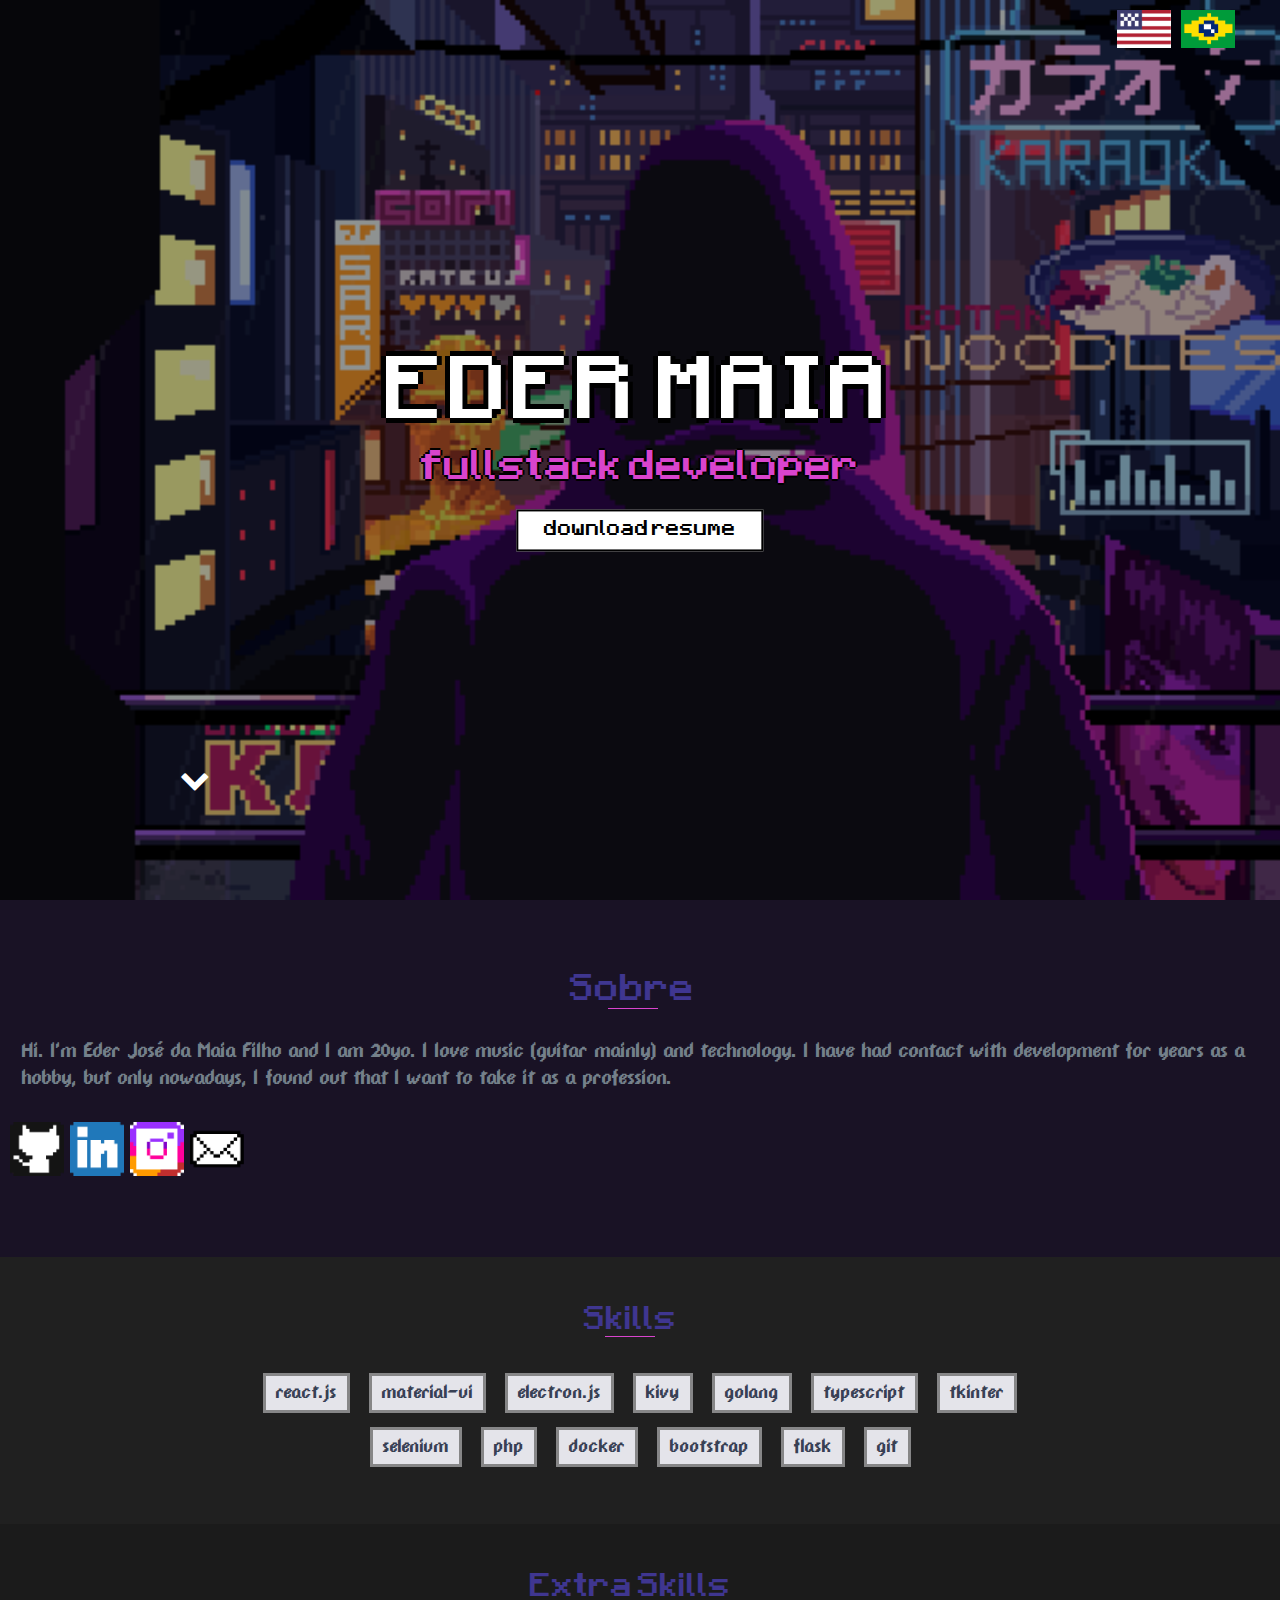
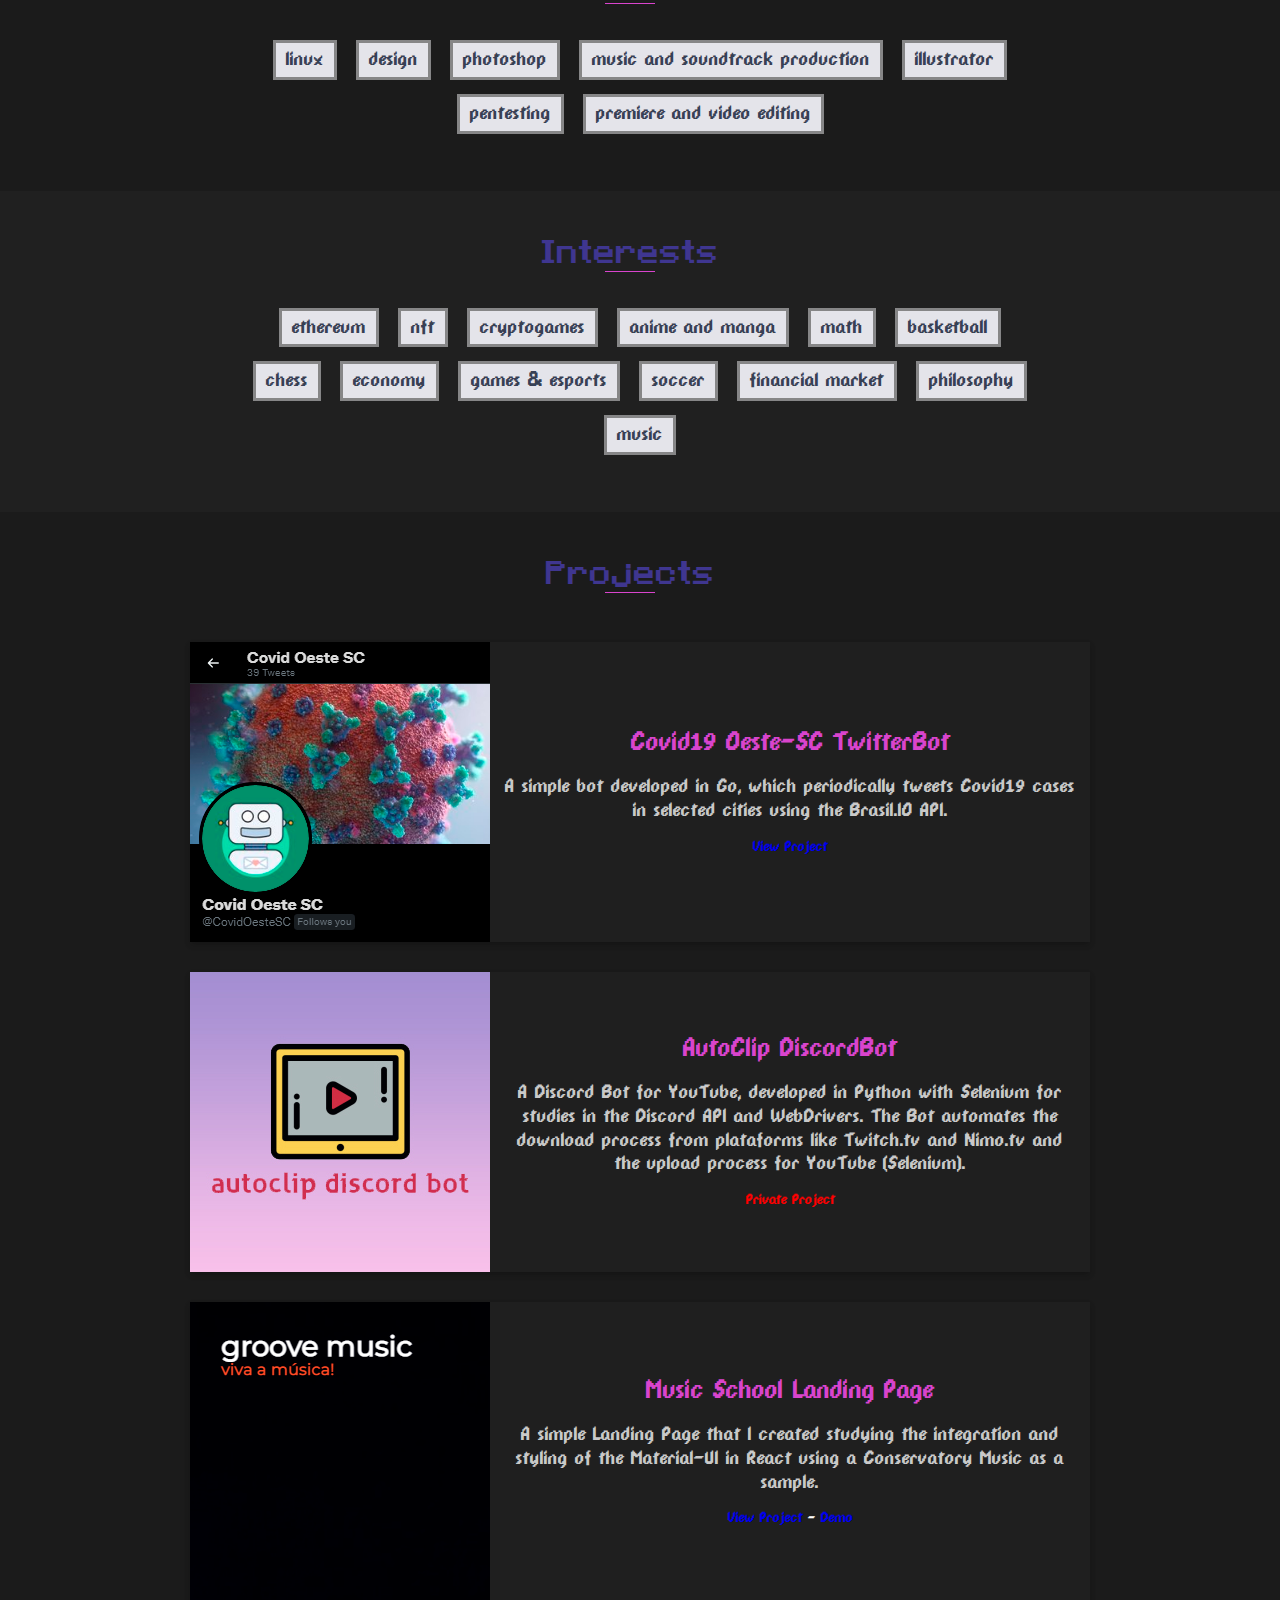
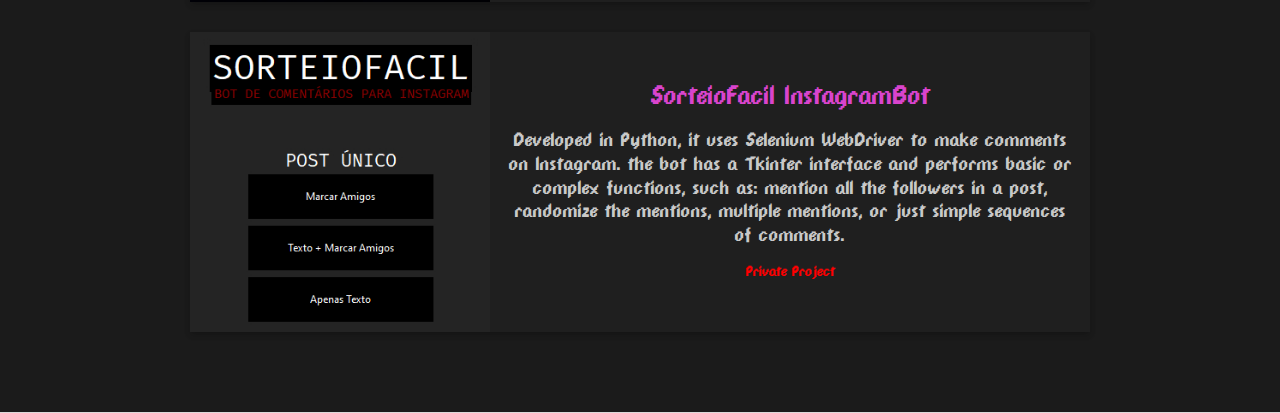
==== en.html @ ed85c843 "Initial commit" ====
<!DOCTYPE html>
<head>
  <meta charset="utf-8">
  <title>Eder Maia | Portfolio 
  </title>
  <meta http-equiv="X-UA-Compatible" content="IE=edge">
  <meta name="description"
    content="Eder José da Maia Filho, Full-stack Developer Portfolio">
  <meta name="author" content="Eder José da Maia Filho">
  <meta name="viewport" content="width=device-width, initial-scale=1">
  <link rel="shortcut icon" href="favicon.png" type="image/x-icon">
  <link rel="stylesheet" href="libs/font-awesome/css/font-awesome.min.css">
  <link rel="stylesheet" href="assets/css/styles.css">
  <link rel="stylesheet" href="assets/css/effects.css">
  <script src="https://ajax.googleapis.com/ajax/libs/jquery/1.12.4/jquery.min.js"></script>
  <script src="assets/js/background.js"></script>

</head>

<body>
  <section id="top" class="hero">
    <div id="hero-overlay">
      <div class="language-picker">
        <a href="index.html"><img src="assets/img/icons/bra.png"></a>
        <a href="#"><img src="assets/img/icons/eua.png"></a>
      </div>
      </div>
      <span id="to-top">
        <div class="down-arrow floating-arrow">
          <a href="#about">
            <i class="fa fa-chevron-down" aria-hidden="true">
            </i>
          </a>
        </div>
        <div class="hero-text" id="fadein hero-overlay">
          <h1>Eder Maia
          </h1>
          <h2>fullstack developer
          </h2>
          <br>
          <a href="assets\docs\edermaia.pdf" class="btn" download>download resume
          </a>
        </div>
    </div>
    </span>
  </section>
  <section id="about">
    <h2 class="heading">Sobre
    </h2>
    <p>Hi. I'm Eder José da Maia Filho and I am 20yo. I love music (guitar mainly) and technology.
I have had contact with development for years as a hobby, but only nowadays, I found out that I want to take it as a profession. </p>
    <div class="social-mob">
      <div class="social-links">
        <a href="https://github.com/ederhmaia" target="_blank">
          <img src="assets\img\icons\GitHub.png" alt="Eder Maia - GitHub">
        </a>
        <a href="https://linkedin.com/in/ederhmaia" target="_blank">
          <img src="assets\img\icons\LinkedIn.png" alt="Eder Maia - LinkedIn">
        </a>
        <a href="https://www.instagram.com/edermxf" target="_blank">
          <img src="assets\img\icons\Instagram.png" alt="Eder Maia - Instagram">
        </a>
        <a href="mailto:edermaiafilho@gmail.com" target="_blank">
          <img src="assets\img\icons\Mail.png" alt="Eder Maia - Mail">
        </a>
      </div>
    </div>
  </section>
  <div id="skills" class="background-alt">
    <h2 class="heading">Skills
    </h2>
    <ul>
      <li>react.js
      </li>
      <li>material-ui
      </li>
      <li>electron.js
      </li>
      <li>kivy
      </li>
      <li>golang
      </li>
      <li>typescript
      </li>
      <li>tkinter
      </li>
      <li>selenium
      </li>
      <li>php
      </li>
      <li>docker
      </li>
      <li>bootstrap
      </li>
      <li>flask
      </li>
      <li>git
      </li>
    </ul>
  </div>
  <div id="skills">
    <h2 class="heading">Extra Skills
    </h2>
    <ul>
      <li>linux
      </li>
      <li>design
      </li>
      <li>photoshop
      </li>
      <li>music and soundtrack production
      </li>
      <li>illustrator
      </li>
      <li>pentesting
      </li>
      <li>premiere and video editing
      </li>
    </ul>
  </div>
  <div id="skills" class="background-alt">
    <h2 class="heading">Interests
    </h2>
    <ul>
      <li>ethereum
      </li>
      <li>nft
      </li>
      <li>cryptogames
      </li>
      <li>anime and manga
      </li>
      <li>math
      </li>
      <li>basketball
      </li>
      <li>chess
      </li>
      <li>economy
      </li>
      <li>games & esports
      </li>
      <li>soccer 
      </li>
      <li>financial market
      </li>
      <li>philosophy
      </li>
      <li>music
      </li>
    </ul>
  </div>
  <div id="projects">
    <h2 class="heading">Projects
    </h2>
    <div class="container">
      <div class="row">
        <!-- Project 2  -->
        <div class="project shadow-large">
          <div class="project-image">
            <img src="assets/img/projects/covidbot.png" alt="twitter covid bot profile" />
          </div>
          <div class="project-info">
            <h3>Covid19 Oeste-SC TwitterBot
            </h3>
            <p>A simple bot developed in Go, which periodically tweets Covid19 cases in
selected cities using the Brasil.IO API.
            </p>
            <a href="https://github.com/ederhmaia/covid19-twitterbot">View Project
            </a>
          </div>
        </div>
        <!-- Project 1  -->
        <div class="project shadow-large">
          <div class="project-image">
           <!-- Slide1 -->
            <img src="assets/img/projects/autoclip.jpg" alt="autoclip logo" />
        <!-- Slide -->
          </div>
          <div class="project-info">
            <h3>AutoClip DiscordBot
            </h3>
            <p>
            A Discord Bot for YouTube, developed in Python with Selenium for studies in the Discord API and
            WebDrivers. The Bot automates the download process from plataforms like
            Twitch.tv and Nimo.tv and the upload process for YouTube (Selenium).
            </p>
            <span style="color: red">Private Project</span>
          </div>
        </div>
        <!-- Project 3  -->
        <div class="project shadow-large">
          <div class="project-image">
            <img src="assets/img/projects/landing.png" alt="landing page screenshot" />
          </div>
          <div class="project-info">
            <h3>Music School Landing Page
            </h3>
            <p>A simple Landing Page that I created studying the integration and styling of the Material-UI in React using a Conservatory Music as a sample.
            </p>
              <a href="https://github.com/ederhmaia/music-school-landing-page">View Project
            </a><span style="color: white; font-size: 15px;">-</span>
            <a href="https://ederhmaia.github.io/music-school-landing-page/"> Demo
            </a>
          </div>
        </div>
        <!-- Project 5  -->
        <div class="project shadow-large">
          <div class="project-image">
            <img src="assets/img/projects/sorteiofacil.jpg" alt="SorteioFacil app interface" />
          </div>
          <div class="project-info">
            <h3>SorteioFacil InstagramBot
            </h3>
            <p>Developed in Python, it uses Selenium WebDriver to make comments on Instagram. the bot
              has a Tkinter interface and performs basic or complex functions, such as: mention all
              the followers in a post, randomize the mentions, multiple mentions, or just simple sequences of
              comments.
            </p>
            <span style="color: red">Private Project</span>
          </div>
        </div>
        <!-- end -->
      </div>
    </div>
  </div>
  <!-- Forked: Krishnakanth Alagiri
  Updated and Remaked: Eder José Maia Filho -->
</body>
</html>
---- assets/css/styles.css ----
@import url(https://fonts.googleapis.com/css?family=Roboto:300,900|Source+Sans+Pro:300,400);
@font-face {
   font-family: retro;
   src: url(../../libs/fonts/Pixel-Miners.otf) format('opentype');
}
@font-face {
   font-family: retro1;
   src: url(../../libs/fonts/DPComicRegular.ttf) format('truetype');
}
@media only screen and (max-width: 30em) {
   .btn {
      display: block;
   }
}
* {
   scrollbar-color: transparent transparent;
   scrollbar-width: 0;
}
::-webkit-scrollbar {
   width: 0;
}
::-webkit-scrollbar-track {
   background: 0 0;
}
::-webkit-scrollbar-thumb {
   background: 0 0;
   border: none;
}

::root {
   scroll-behavior: smooth;
}
* {
   -ms-overflow-style: none;
}
html {
   scroll-behavior: smooth;
   font-size: 18px;
   -webkit-font-smoothing: antialiased;
   cursor: url(../../assets/img/cursor/cursor.png), auto !important;
}
body {
   margin: 0;
   padding: 0;
   border: none;
   font-family: retro1, sans-serif;
   line-height: 1.15;
   font-size: 16px;
   background: #1b1b1b;
   font-stretch: condensed;
}
.background-alt {
   background: #202020;
   margin: 0;
   padding: 0;
   border: none;
}
.language-picker {
   margin-right: 35px;
}
.language-picker img {
   margin-right: 10px;
   float: right;
   margin-top: 10px;
   width: 6vh;
}
.shadow {
   box-shadow: 1px 1px 3px rgba(0, 0, 0, 0.12), 0 1px 2px rgba(0, 0, 0, 0.24);
}
.shadow-large {
   box-shadow: 0 3px 6px rgba(0, 0, 0, 0.08), 0 3px 6px rgba(0, 0, 0, 0.15);
}
.heading {
   position: relative;
   display: inline-block;
   font-family: retro, sans-serif;
   font-size: 1.6em;
   font-weight: 300;
   margin: 0 20px 30px 0;
}
.heading:after {
   position: absolute;
   content: '';
   top: 100%;
   height: 1px;
   width: 50px;
   left: 0;
   right: 0;
   margin: 0 auto;
   background: #d944cd;
}

.heading > a {
   text-decoration: none !important;
   color: black !important;
}
.btn {
   color: inherit;
   font-family: retro, sans-serif;
   font-size: 1em;
   background: #fff;
   padding: 0.6rem 1.4rem;
   border: 2px solid #000;
   box-shadow: 0 0 0 #000;
   transition: all 0.2s;
}
.btn:last-child {
   margin: 0;
}
a {
   cursor: url(../../assets/img/cursor/cursor-click.png), auto;
   color: '#000' !important;
   text-decoration: none !important;
}
a:link {
   color: '#000';
   text-decoration: none;
}
a:visited {
   text-decoration: none;
   color: '#000';
}
a:hover {
   color: '#000';
   text-decoration: none;

}

a:active {
   color: '#000';
   text-decoration: none;

}
.btn:hover {
   box-shadow: 0.4rem 0.4rem 0 #000;
   cursor: url(../../assets/img/cursor/cursor-click.png), auto;
}
.btn:active {
   box-shadow: 0 0 0 #000;
   transform: translate(0, 0);
   cursor: url(../../assets/img/cursor/cursor-click.png), active;
}
.hero {
   min-height: 100vh;
   -webkit-background-size: cover;
   -moz-background-size: cover;
   -o-background-size: cover;
   background-size: cover;
   position: relative;
   text-align: center;
   align-items: center;
}
.hero .down-arrow a {
   color: #fff;
   font-size: 30px;
   position: absolute;
   bottom: 100px;
   left: 20vh;
   animation: pulsate 2.4s;
   animation-iteration-count: infinite;
   padding-top: 5px;
}
.hero .down-arrow a:hover {
   color: #fff;
   text-shadow: 2px 2px 4px rgba(128, 49, 0, 0.8);
   transition: 0.5s ease all;
}
.hero-text {
   position: absolute;
   z-index: 10;
   top: 50%;
   left: 50%;
   transform: translate(-50%, -50%);
   text-align: center;
}
.hero-text h1,
.hero-text h2 {
   margin: 0;
   color: #fff;
}
.hero-text h1 {
   color: #fff;
   font-family: retro, sans-serif;
   font-weight: 900;
   font-size: 4.35em;
   text-transform: uppercase;
   letter-spacing: 0.05em;
   line-height: 1.1em;
   margin-bottom: 15px;
   text-shadow: -5px 0 #000, 0 5px #000, 5px 0 #000, 0 -5px #000;
}
.hero-text h2 {
   font-family: retro, sans-serif;
   font-weight: 400;
   font-size: 2em;
   color: #d944cd;
   text-shadow: -2px 0 #000, 0 2px #000, 2px 0 #000, 0 -2px #000;
   margin-bottom: 15px;
}
#hero-overlay {
   position: absolute;
   height: 100%;
   width: 100%;
   top: 0;
   right: 0;
   bottom: 0;
   left: 0;
   background: rgba(0, 0, 0, 0.4);
}
#about {
   background: #191225;
   display: flex;
   align-items: center;
   justify-content: center;
   margin: 0 auto;
   padding: 75px 5px;
   padding-left: 200px;
   font-family: retro1, sans-serif;
   font-size: 18px;
}
#about h2 {
   color: #3f3690;
   position: absolute;
   align-items: center;
   justify-content: center;
   text-align: left;
   z-index: 10;
   top: 50%;
   left: 0;
   text-align: center;
   float: left;
   width: 33.33%;
   position: relative;
   padding-left: 15px;
   padding-right: 15px;
   min-height: 1px;
   font-size: 1.6em;
}
#about p {
   color: #74808a;
   margin: 0;
   padding-bottom: 30px;
   padding-right: 11em;
   font-size: 1.3em;
}
#projects {
   padding: 50px 15px;
   border-bottom: 1px solid #dcd9d9;
   text-align: center;
}
#projects h2 {
   color: #3f3690;
   margin-bottom: 50px;
}
.project {
   position: relative;
   max-width: 900px;
   margin: 0 auto 30px auto;
   overflow: hidden;
   background: #1f1f1f;
}
.project-image {
   max-width: 300px;
   max-height: 300px;
   float: left;
}
.project-image img {
   max-width: 300px;
   max-height: 300px;
}
.project-image img:before {
   content: ' ';
   position: absolute;
   background-size: cover;
   display: inline-block;
   min-width: 300px;
   min-height: 300px;
   background-repeat: no-repeat;
}
.project-info {
   position: absolute;
   top: 50%;
   transform: translateY(-50%);
   margin-left: 300px;
   padding: 15px;
}
.project-info h3 {
   font-size: 1.8em;
   font-weight: 200;
   color: #d944cd;
   margin: 0 0 15px 0;
}
.project-info p {
   color: #c9c9c9;
   margin: 0 0 15px 0;
   font-size: 1.3em;
}
#skills {
   padding: 50px 15px;
   text-align: center;
}
#skills h2 {
   color: #3f3690;
   margin-bottom: 30px;
}
#skills ul {
   display: block;
   margin: 0 auto;
   padding: 0;
   max-width: 800px;
}
#skills li {
   display: inline-block;
   margin: 7px;
   padding: 5px 10px;
   color: #374054;
   background: #e4e4ea;
   list-style: none;
   font-size: 1.3em;
   border: 3px solid #868687;
}
.social-mob {
   display: flex;
   margin-right: 100px;
}
.social-mob img {
   width: 3em;
   height: 3em;
}
.social-mob a {
   color: #fff;
   text-decoration: none;
}
.social-mob img:hover {
   transition: 0.3s ease all;
   text-shadow: 2px 2px 4px rgba(128, 49, 0, 0.05);
}
@media only screen and (max-width: 1425px) {
   #about {
      display: block;
      position: relative;
      padding-left: 10px;
      text-align: center;
      width: auto;
      float: none;
   }
   #about h2 {
      text-align: center;
      width: auto;
      float: none;
   }
   #about p {
      text-align: left;
      width: auto;
      float: none;
      padding-right: 1em;
      padding-left: 0.5em;
   }
}
@media only screen and (orientation: Portrait) {
   .btn {
      color: inherit;
      font-family: retro, sans-serif;
      font-size: 0.9em;
      background: #fff;
      padding: 0.3rem 3.4rem;
      border: 3px solid #000;
      margin-right: 2.6rem;
      box-shadow: 0 0 0 #000;
      transition: all 0.2s;
   }
   .hero-text h1 {
      font-size: 2em;
      letter-spacing: 0.05em;
      line-height: 1.25em;
      margin-bottom: 15px;
      text-shadow: -2.5px 0 #000, 0 2.5px #000, 2.5px 0 #000, 0 -2.5px #000;
   }
   .hero-text h2 {
      font-size: 1em;
      margin-bottom: 15px;
   }
   .project-image {
      display: none;
   }
   .project-info {
      position: relative;
      margin: 0;
      padding: 30px 15px;
      top: auto;
      transform: none;
   }
   .social {
      display: none;
   }
   .social-mob {
      text-align: right;
      display: inline-block;
   }
   .social-mob a {
      color: #74808a;
      font-size: 1.25em;
      padding: 10px;
      display: inline-block;
   }
   .social-mob a:hover {
      color: #f39c12;
      transition: 0.3s ease all;
   }
}
---- assets/css/effects.css ----
@keyframes pulsate {
	from {
    opacity: 0;
    transform: translate3d(0, -40%, 0);
  }
  to {
    opacity: 1;
    transform: translate3d(0, 0, 0);
  }
}
@keyframes Heartbeat {
  0% {
    transform: scale(0.9)
  }
  50% {
    transform: scale(0.7)
  }
  100% {
    transform: scale(1.0)
  }
}
/* Fade In Animation */
#fadein {
    animation: fadein 2s;
    -moz-animation: fadein 2s; /* Firefox */
    -webkit-animation: fadein 2s; /* Safari and Chrome */
    -o-animation: fadein 2s; /* Opera */
}
@keyframes fadein {
    from {
        opacity:0;
    }
    to {
        opacity:1;
    }
}
/* Firefox */
@-moz-keyframes fadein {
    from {
        opacity:0;
    }
    to {
        opacity:1;
    }
}
/* Safari and Chrome */
@-webkit-keyframes fadein {
    from {
        opacity:0;
    }
    to {
        opacity:1;
    }
}
/* Opera */
@-o-keyframes fadein {
    from {
        opacity:0;
    }
    to {
        opacity: 1;
    }
}

/* Slide Effect */
@keyframes slide {
  from {
    background-position: 0 0;
  }

  to {
    background-position: -120px 60px;
  }
}
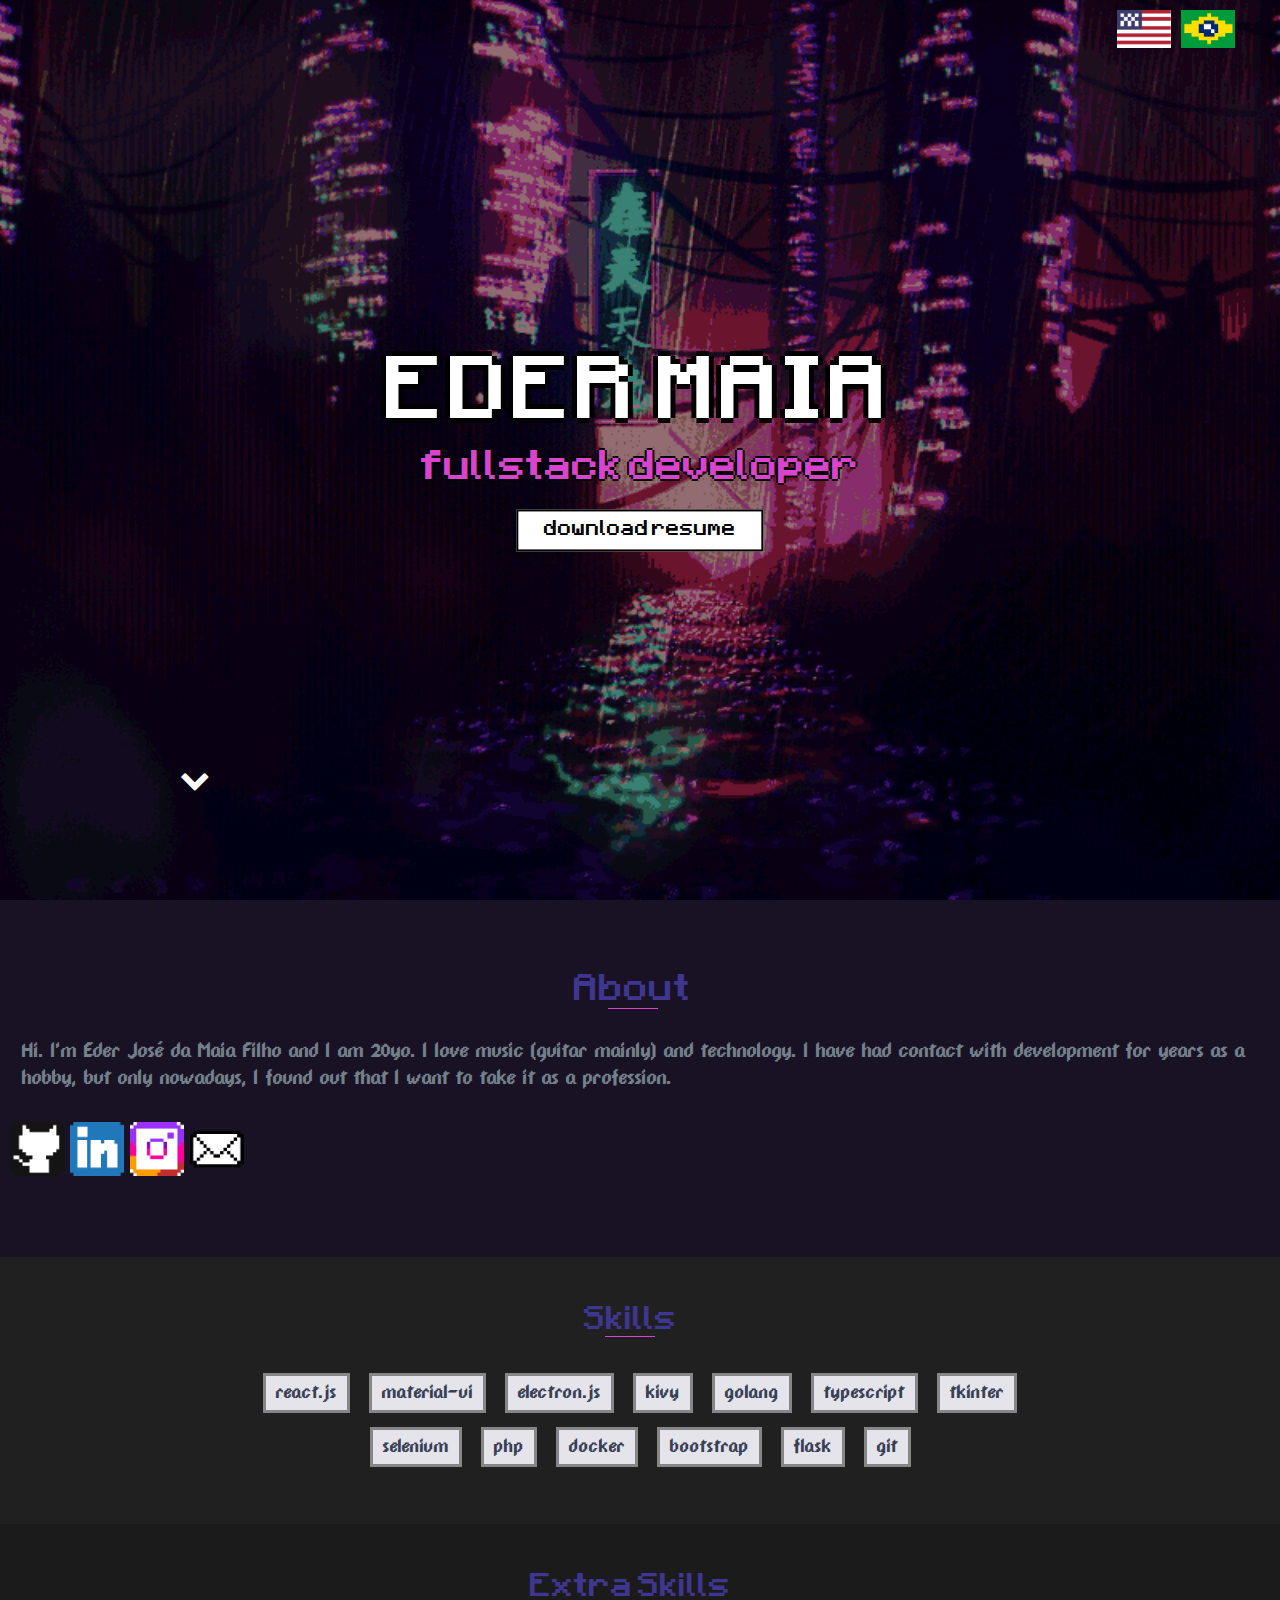
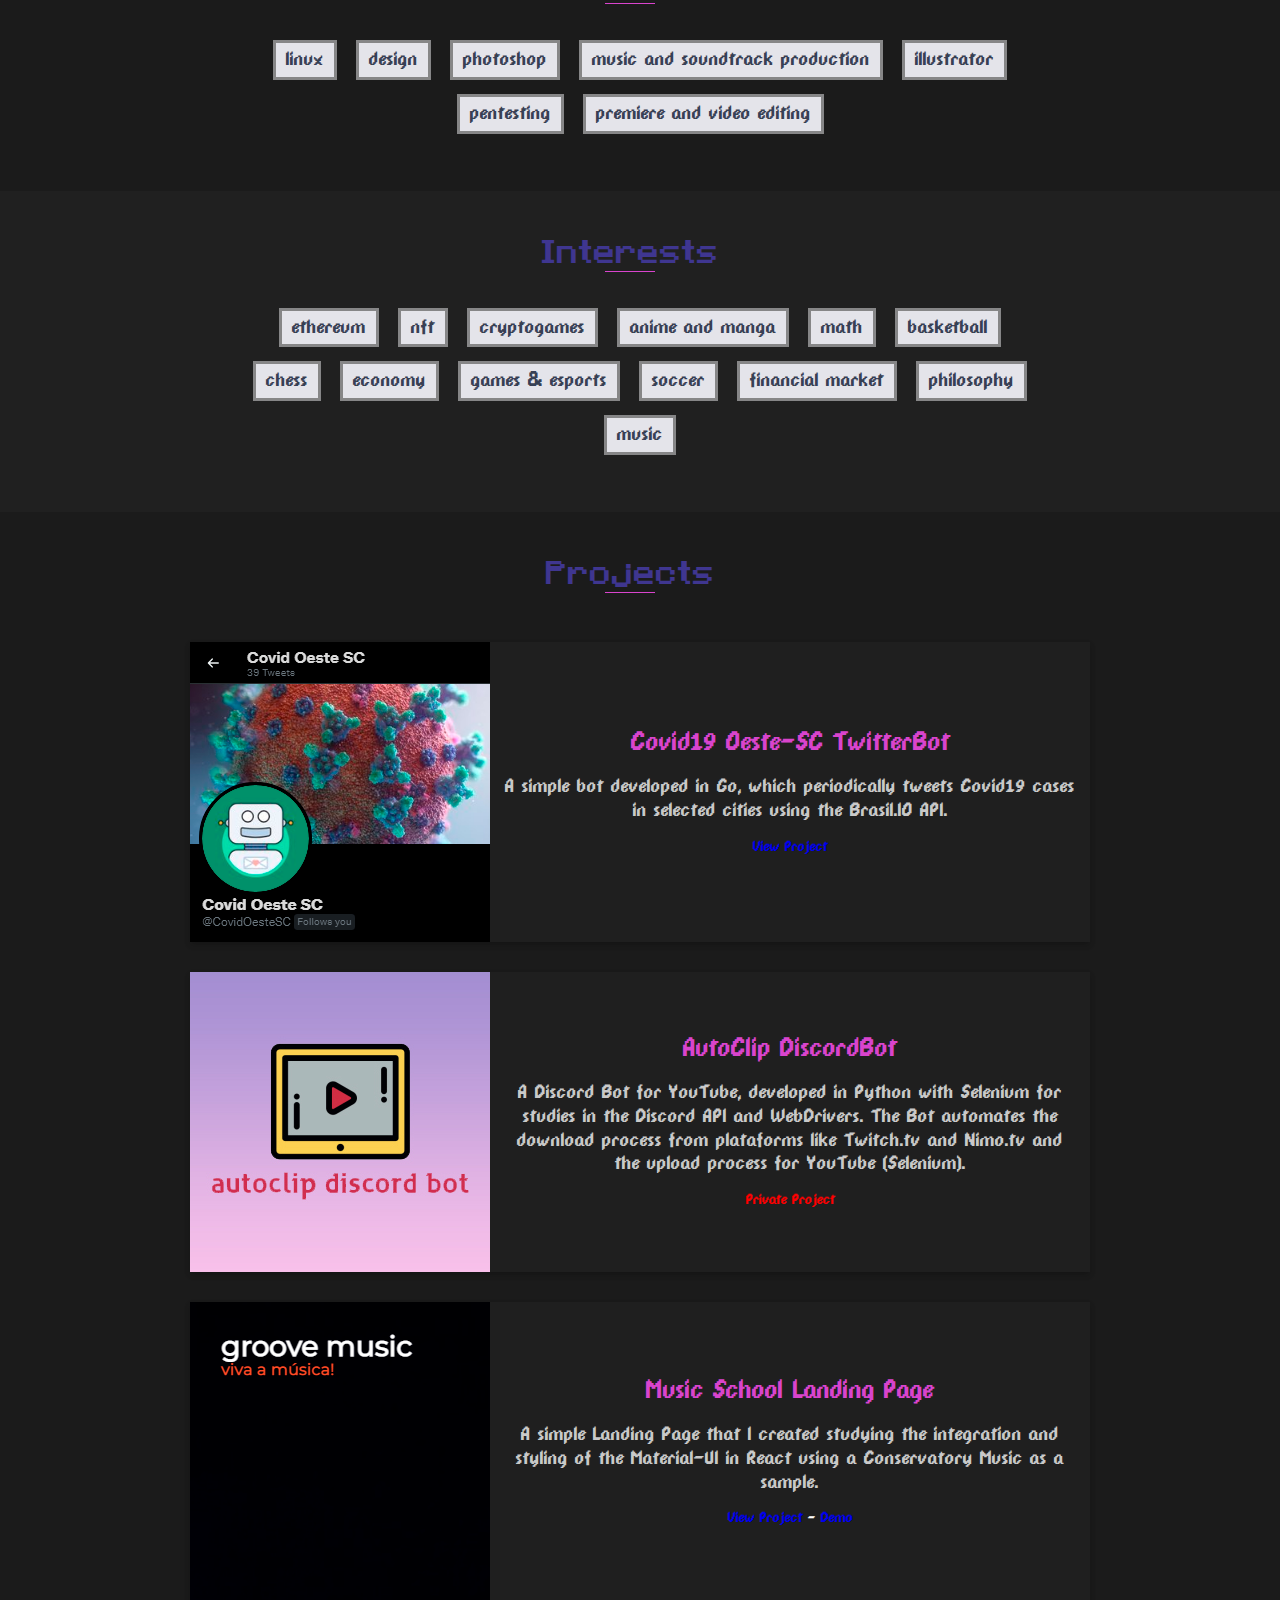
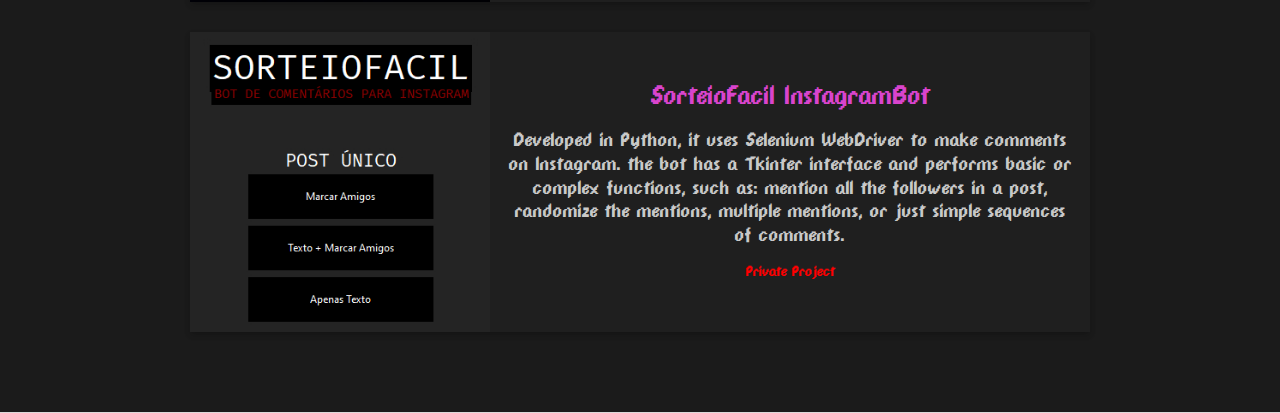
==== commit 2b640763: "Update en.html" ====
--- a/en.html
+++ b/en.html
@@ -45,7 +45,7 @@
     </span>
   </section>
   <section id="about">
-    <h2 class="heading">Sobre
+    <h2 class="heading">About
     </h2>
     <p>Hi. I'm Eder José da Maia Filho and I am 20yo. I love music (guitar mainly) and technology.
 I have had contact with development for years as a hobby, but only nowadays, I found out that I want to take it as a profession. </p>
@@ -227,4 +227,4 @@
   <!-- Forked: Krishnakanth Alagiri
   Updated and Remaked: Eder José Maia Filho -->
 </body>
-</html>+</html>
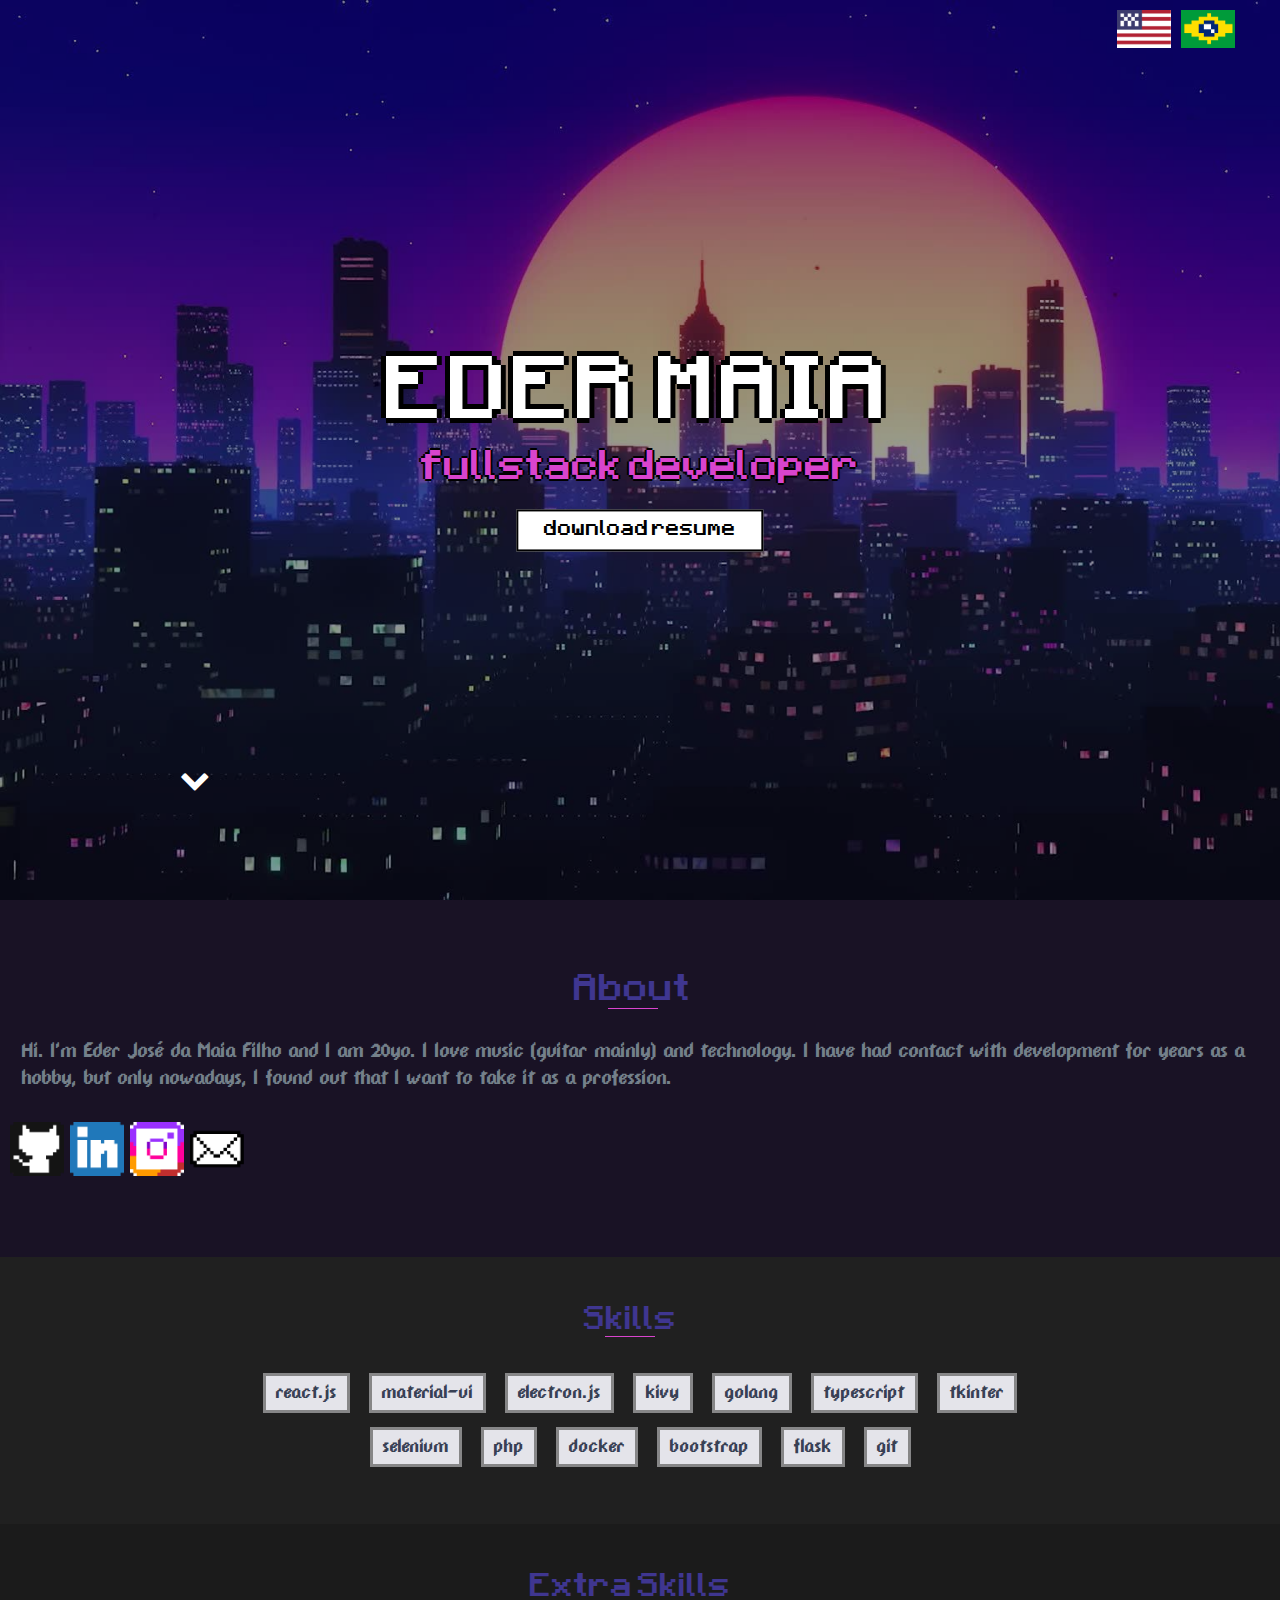
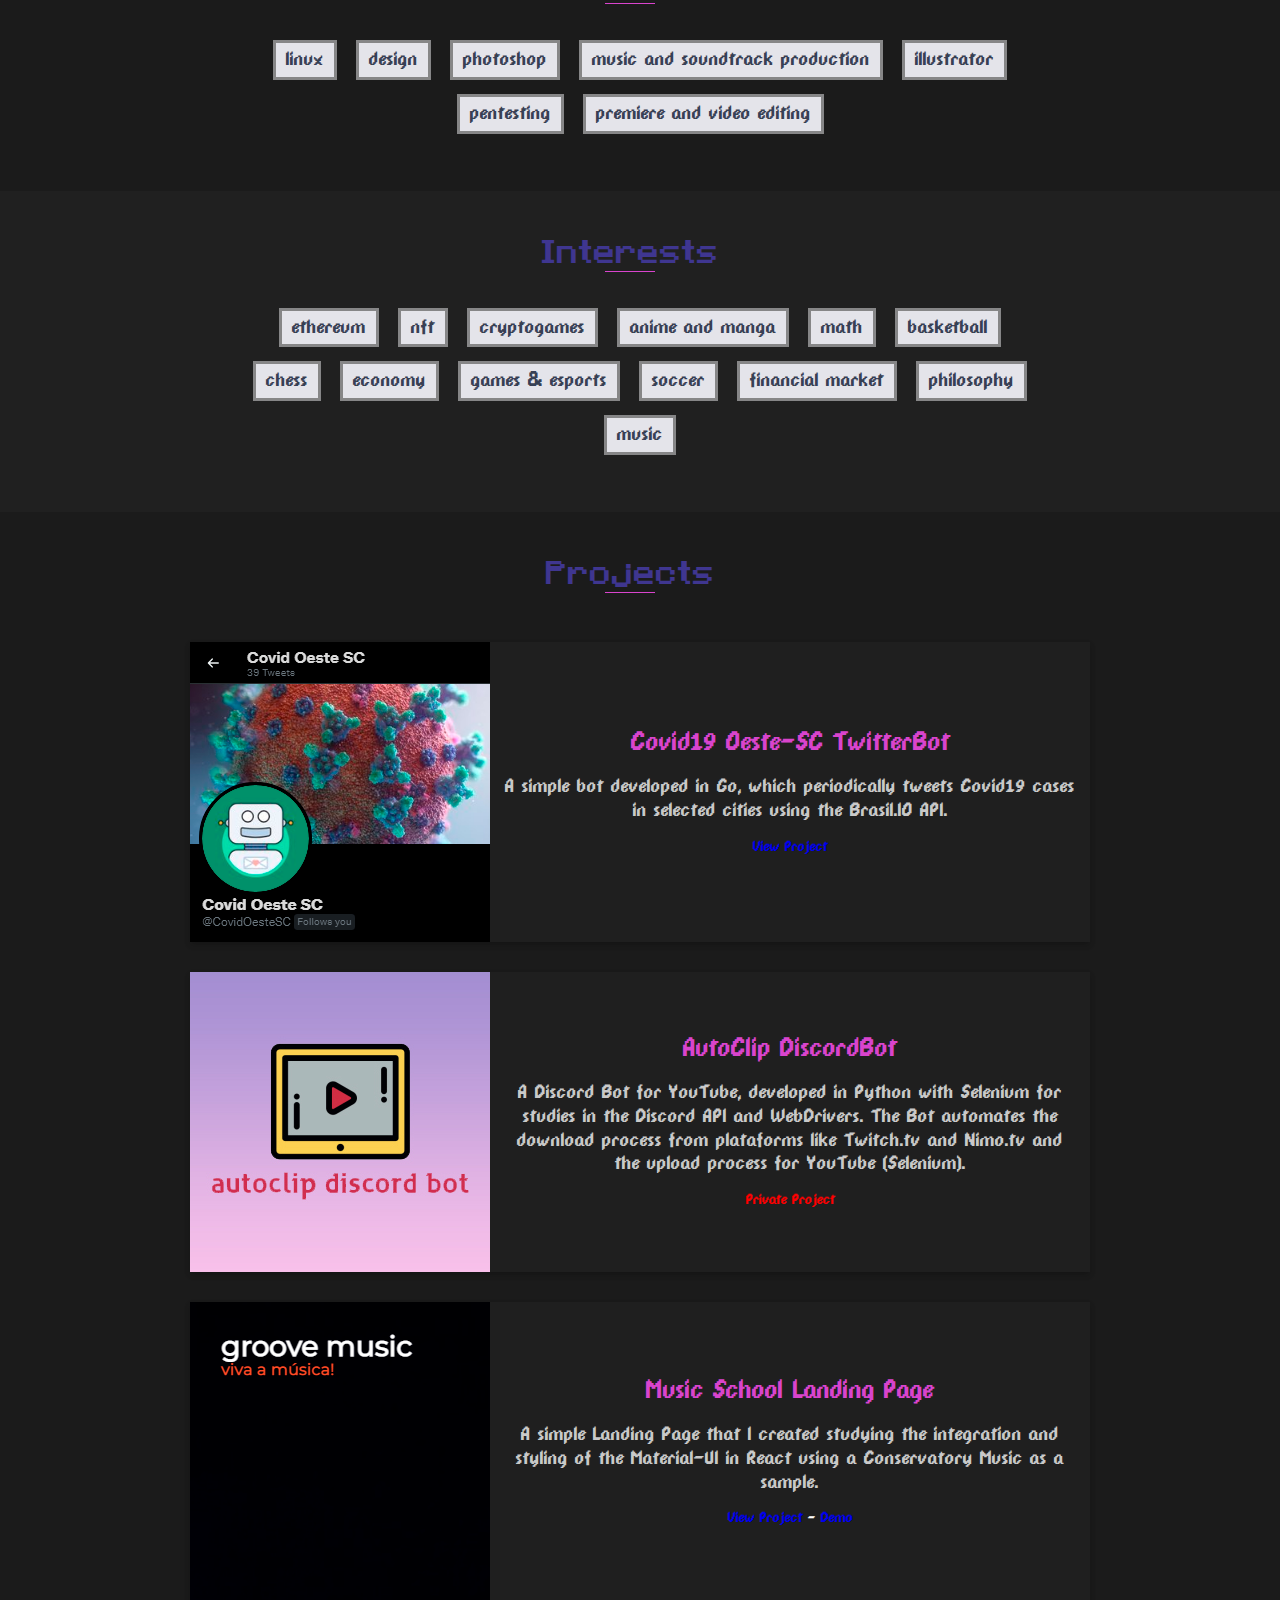
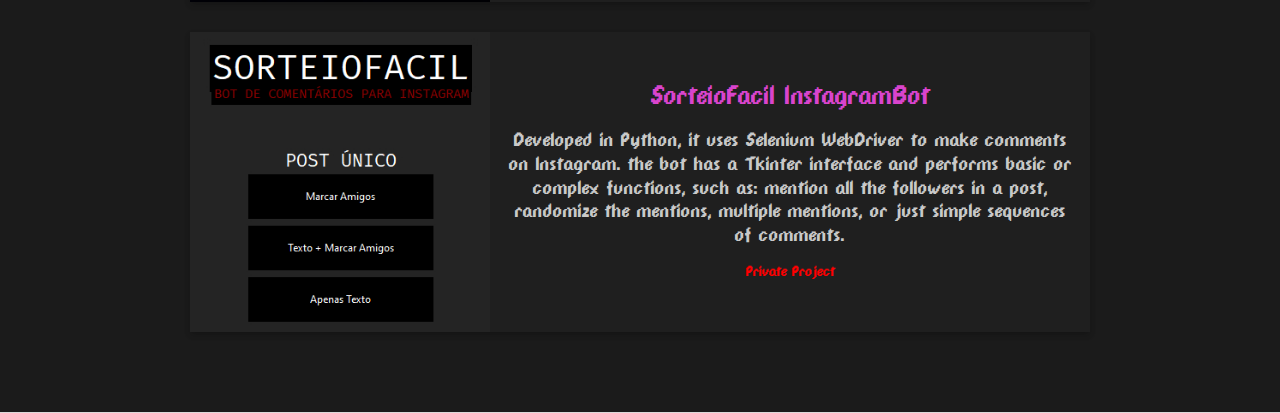
==== commit 8015997b: "Update en.html" ====
--- a/en.html
+++ b/en.html
@@ -5,7 +5,7 @@
   </title>
   <meta http-equiv="X-UA-Compatible" content="IE=edge">
   <meta name="description"
-    content="Eder José da Maia Filho, Full-stack Developer Portfolio">
+    content="Eder José da Maia Filho, Full-stack Developer Portfolio.">
   <meta name="author" content="Eder José da Maia Filho">
   <meta name="viewport" content="width=device-width, initial-scale=1">
   <link rel="shortcut icon" href="favicon.png" type="image/x-icon">
